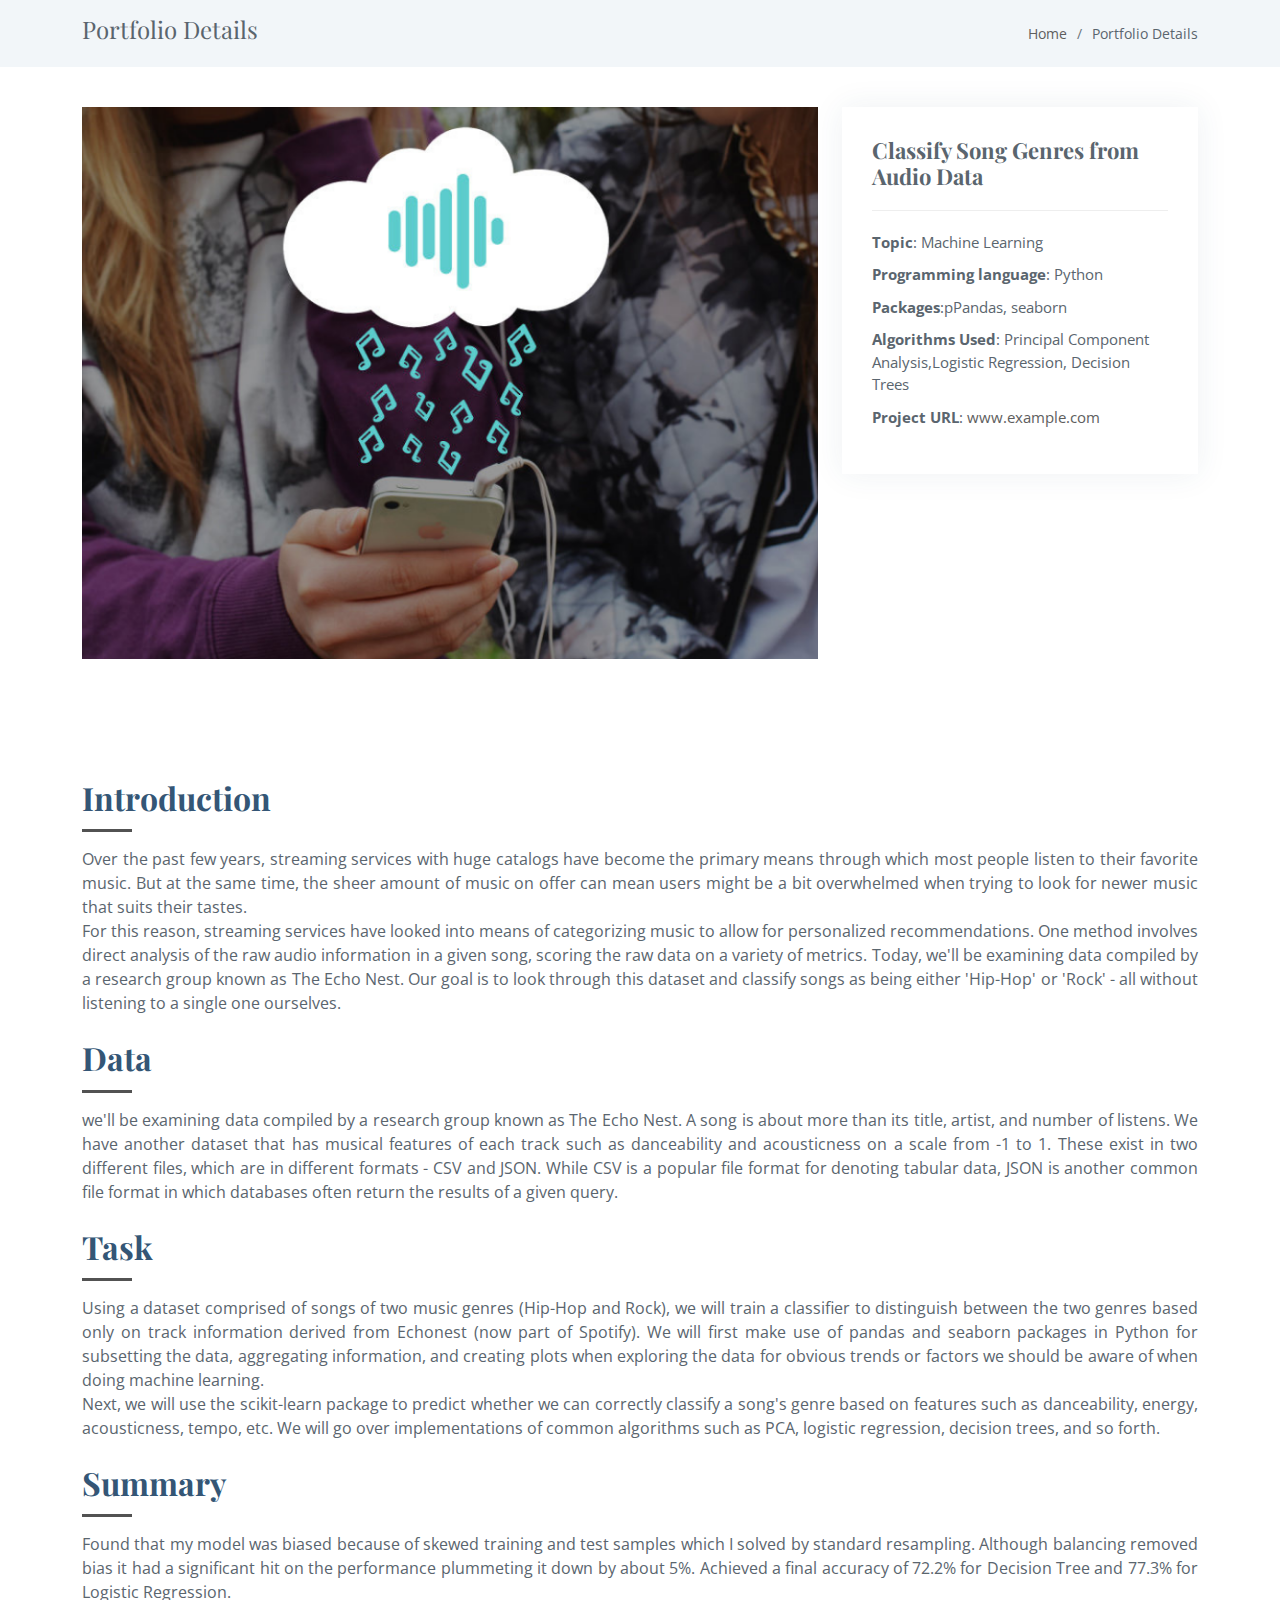
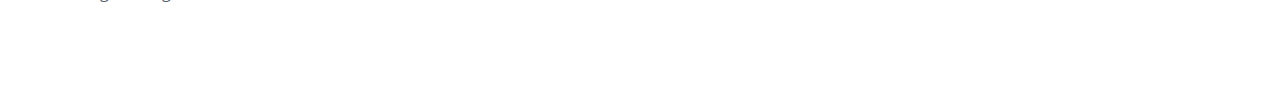
==== portfolio-details1.html @ 228b48f8 "first commit" ====
<!DOCTYPE html>
<html lang="en">
  <head>
    <meta charset="utf-8" />
    <meta content="width=device-width, initial-scale=1.0" name="viewport" />

    <title>Portfolio Details</title>
    <meta content="" name="description" />
    <meta content="" name="keywords" />

    <!-- Favicons -->
    <link href="assets/img/favicon.png" rel="icon" />
    <link href="assets/img/apple-touch-icon.png" rel="apple-touch-icon" />

    <!-- Google Fonts -->
    <link
      href="https://fonts.googleapis.com/css?family=Open+Sans:300,300i,400,400i,600,600i,700,700i|Poppins:300,300i,400,400i,500,500i,600,600i,700,700i|Playfair+Display:400,400i,500,500i,600,600i,700,700i&subset=cyrillic"
      rel="stylesheet"
    />

    <!-- Vendor CSS Files -->
    <link href="assets/vendor/bootstrap/css/bootstrap.min.css" rel="stylesheet" />
    <link href="assets/vendor/bootstrap-icons/bootstrap-icons.css" rel="stylesheet" />
    <link href="assets/vendor/boxicons/css/boxicons.min.css" rel="stylesheet" />
    <link href="assets/vendor/glightbox/css/glightbox.min.css" rel="stylesheet" />
    <link href="assets/vendor/swiper/swiper-bundle.min.css" rel="stylesheet" />

    <!-- Template Main CSS File -->
    <link href="assets/css/style.css" rel="stylesheet" />

    <!-- =======================================================
  * Template Name: Lonely - v4.7.0
  * Template URL: https://bootstrapmade.com/free-html-bootstrap-template-lonely/
  * Author: BootstrapMade.com
  * License: https://bootstrapmade.com/license/
  ======================================================== -->
  </head>

  <body>
    <main id="main">
      <!-- ======= Breadcrumbs Section ======= -->
      <section class="breadcrumbs">
        <div class="container">
          <div class="d-flex justify-content-between align-items-center">
            <h2>Portfolio Details</h2>
            <ol>
              <li><a href="index.html">Home</a></li>
              <li>Portfolio Details</li>
            </ol>
          </div>
        </div>
      </section>
      <!-- Breadcrumbs Section -->

      <!-- ======= Portfolio Details Section ======= -->
      <section id="portfolio-details" class="portfolio-details">
        <div class="container">
          <div class="row gy-4">
            <div class="col-lg-8">
              <div class="portfolio-details-slider swiper">
                <div class="swiper-wrapper align-items-center">
                    <img src="assets/img/portfolio/Classify Song Genres from Audio Data.png" alt="" />
                </div>
                <div class="swiper-pagination"></div>
              </div>
            </div>

            <div class="col-lg-4">
              <div class="portfolio-info">
                <h3>Classify Song Genres from Audio Data</h3>
                <ul>
                  <li><strong>Topic</strong>: Machine Learning</li>
                  <li><strong>Programming language</strong>: Python</li>
                  <li><strong>Packages</strong>:pPandas, seaborn</li>
                  <li><strong>Algorithms Used</strong>: Principal Component Analysis,Logistic Regression, Decision Trees</li>
                  <li><strong>Project URL</strong>: <a href="#">www.example.com</a></li>
                </ul>
              </div>
              <div class="portfolio-description">
              </div>
            </div>
          </div>
        </div>
      </section>
      <!-- End Portfolio Details Section -->
    </main>
    <!-- End #main -->

        <!-- ======= Resume Section ======= -->
        <section id="resume" class="resume section">
          <div class="container">
            
            <div class="section-title">
              <h2>Introduction</h2>
              <p> Over the past few years, streaming services with huge catalogs have become the primary means through which most people listen to their favorite music. But at the same time, the sheer amount of music on offer can mean users might be a bit overwhelmed when trying to look for newer music that suits their tastes.</p>
              <p>  For this reason, streaming services have looked into means of categorizing music to allow for personalized recommendations. One method involves direct analysis of the raw audio information in a given song, scoring the raw data on a variety of metrics. Today, we'll be examining data compiled by a research group known as The Echo Nest. Our goal is to look through this dataset and classify songs as being either 'Hip-Hop' or 'Rock' - all without listening to a single one ourselves.</p>
                <div class="section-subtitle mt-4">
                  <h2>Data</h2>
                  <p>we'll be examining data compiled by a research group known as The Echo Nest. A song is about more than its title, artist, and number of listens. We have another dataset that has musical features of each track such as danceability and acousticness on a scale from -1 to 1. These exist in two different files, which are in different formats - CSV and JSON. While CSV is a popular file format for denoting tabular data, JSON is another common file format in which databases often return the results of a given query.</p>
                </div>
                <div class="section-subtitle mt-4">
                  <h2>Task</h2>
                  <p>Using a dataset comprised of songs of two music genres (Hip-Hop and Rock), we will train a classifier to distinguish between the two genres based only on track information derived from Echonest (now part of Spotify). We will first make use of pandas and seaborn packages in Python for subsetting the data, aggregating information, and creating plots when exploring the data for obvious trends or factors we should be aware of when doing machine learning.</p>
                  <p>Next, we will use the scikit-learn package to predict whether we can correctly classify a song's genre based on features such as danceability, energy, acousticness, tempo, etc. We will go over implementations of common algorithms such as PCA, logistic regression, decision trees, and so forth.
                    </p>
                </div>
                <div class="section-subtitle mt-4">
                  <h2>Summary</h2>
                  <p>Found that my model was biased because of skewed training and test samples which I solved by standard resampling. Although balancing removed bias it had a significant hit on the performance plummeting it down by about 5%. Achieved a final accuracy of 72.2% for Decision Tree and 77.3% for Logistic Regression.</p>
                </div>
            </div>
            

    <a href="#" class="back-to-top d-flex align-items-center justify-content-center"><i class="bi bi-arrow-up-short"></i></a>

    <!-- Vendor JS Files -->
    <script src="assets/vendor/purecounter/purecounter.js"></script>
    <script src="assets/vendor/bootstrap/js/bootstrap.bundle.min.js"></script>
    <script src="assets/vendor/glightbox/js/glightbox.min.js"></script>
    <script src="assets/vendor/isotope-layout/isotope.pkgd.min.js"></script>
    <script src="assets/vendor/swiper/swiper-bundle.min.js"></script>
    <script src="assets/vendor/waypoints/noframework.waypoints.js"></script>
    <script src="assets/vendor/php-email-form/validate.js"></script>

    <!-- Template Main JS File -->
    <script src="assets/js/main.js"></script>
  </body>
</html>
---- assets/css/style.css ----
/**
* Template Name: Lonely - v4.7.0
* Template URL: https://bootstrapmade.com/free-html-bootstrap-template-lonely/
* Author: BootstrapMade.com
* License: https://bootstrapmade.com/license/
*/

/*--------------------------------------------------------------
# General
--------------------------------------------------------------*/
body {
  font-family: "Open Sans", sans-serif;
  color: #5a656e;
}

a {
  color: #5e5e5e;
  text-decoration: none;
}

a:hover {
  color: #5e5e5e;
  text-decoration: none;
}

h1,
h2,
h3,
h4,
h5,
h6 {
  font-family: "Playfair Display", serif;
}

/*--------------------------------------------------------------
# Back to top button
--------------------------------------------------------------*/
.back-to-top {
  position: fixed;
  visibility: hidden;
  opacity: 0;
  right: 15px;
  bottom: 15px;
  z-index: 9999;
  background: #5e5e5e;
  width: 40px;
  height: 40px;
  border-radius: 50px;
  transition: all 0.4s;
}
.back-to-top i {
  font-size: 24px;
  color: #fff;
  line-height: 0;
}
.back-to-top:hover {
  background: #5e5e5e;
  color: #fff;
}
.back-to-top.active {
  visibility: visible;
  opacity: 1;
}

/*--------------------------------------------------------------
# Header
--------------------------------------------------------------*/
#header {
  transition: all 0.5s;
  z-index: 997;
  transition: all 0.5s;
  height: 60px;
  background: #fff;
  box-shadow: 0px 0px 20px 0px rgba(0, 0, 0, 0.12);
}
#header .logo h1 {
  font-size: 26px;
  margin: 0;
  padding: 6px 0;
  line-height: 1;
  font-weight: 500;
  letter-spacing: 3px;
  text-transform: uppercase;
}
#header .logo h1 a,
#header .logo h1 a:hover {
  color: #2c4964;
  text-decoration: none;
}
#header .logo img {
  padding: 0;
  margin: 0;
  max-height: 40px;
}

.scrolled-offset {
  margin-top: 60px;
}

/*--------------------------------------------------------------
# Navigation Menu
--------------------------------------------------------------*/
/**
* Desktop Navigation 
*/
.navbar {
  padding: 0;
}
.navbar ul {
  margin: 0;
  padding: 0;
  display: flex;
  list-style: none;
  align-items: center;
}
.navbar li {
  position: relative;
}
.navbar a,
.navbar a:focus {
  display: flex;
  align-items: center;
  justify-content: space-between;
  padding: 10px 0 10px 30px;
  font-size: 14px;
  color: #2c4964;
  white-space: nowrap;
  transition: 0.3s;
}
.navbar a i,
.navbar a:focus i {
  font-size: 12px;
  line-height: 0;
  margin-left: 5px;
}
.navbar a:hover,
.navbar .active,
.navbar .active:focus,
.navbar li:hover > a {
  color: #5e5e5e;
}
.navbar .dropdown ul {
  display: block;
  position: absolute;
  left: 14px;
  top: 100%;
  margin: 0;
  padding: 10px 0;
  z-index: 99;
  opacity: 0;
  visibility: hidden;
  background: #fff;
  box-shadow: 0px 0px 30px rgba(127, 137, 161, 0.25);
  transition: 0.3s;
  border-radius: 4px;
}
.navbar .dropdown ul li {
  min-width: 200px;
}
.navbar .dropdown ul a {
  padding: 10px 20px;
  text-transform: none;
}
.navbar .dropdown ul a i {
  font-size: 12px;
}
.navbar .dropdown ul a:hover,
.navbar .dropdown ul .active:hover,
.navbar .dropdown ul li:hover > a {
  color: #5e5e5e;
}
.navbar .dropdown:hover > ul {
  opacity: 1;
  visibility: visible;
}
.navbar .dropdown .dropdown ul {
  top: 0;
  left: calc(100% - 30px);
  visibility: hidden;
}
.navbar .dropdown .dropdown:hover > ul {
  opacity: 1;
  top: 0;
  left: 100%;
  visibility: visible;
}
@media (max-width: 1366px) {
  .navbar .dropdown .dropdown ul {
    left: -90%;
  }
  .navbar .dropdown .dropdown:hover > ul {
    left: -100%;
  }
}

/**
* Mobile Navigation 
*/
.mobile-nav-toggle {
  color: #2c4964;
  font-size: 28px;
  cursor: pointer;
  display: none;
  line-height: 0;
  transition: 0.5s;
}
.mobile-nav-toggle.bi-x {
  color: #fff;
}

@media (max-width: 991px) {
  .mobile-nav-toggle {
    display: block;
  }

  .navbar ul {
    display: none;
  }
}
.navbar-mobile {
  position: fixed;
  overflow: hidden;
  top: 0;
  right: 0;
  left: 0;
  bottom: 0;
  background: rgba(13, 21, 29, 0.6);
  transition: 0.3s;
  z-index: 998;
}
.navbar-mobile .mobile-nav-toggle {
  position: absolute;
  top: 15px;
  right: 15px;
}
.navbar-mobile ul {
  display: block;
  position: absolute;
  top: 55px;
  right: 15px;
  bottom: 15px;
  left: 15px;
  padding: 10px 0;
  border-radius: 10px;
  background-color: #fff;
  overflow-y: auto;
  transition: 0.3s;
}
.navbar-mobile a,
.navbar-mobile a:focus {
  padding: 10px 20px;
  font-size: 15px;
  color: #2c4964;
}
.navbar-mobile a:hover,
.navbar-mobile .active,
.navbar-mobile li:hover > a {
  color: #5e5e5e;
}
.navbar-mobile .getstarted,
.navbar-mobile .getstarted:focus {
  margin: 15px;
}
.navbar-mobile .dropdown ul {
  position: static;
  display: none;
  margin: 10px 20px;
  padding: 10px 0;
  z-index: 99;
  opacity: 1;
  visibility: visible;
  background: #fff;
  box-shadow: 0px 0px 30px rgba(127, 137, 161, 0.25);
}
.navbar-mobile .dropdown ul li {
  min-width: 200px;
}
.navbar-mobile .dropdown ul a {
  padding: 10px 20px;
}
.navbar-mobile .dropdown ul a i {
  font-size: 12px;
}
.navbar-mobile .dropdown ul a:hover,
.navbar-mobile .dropdown ul .active:hover,
.navbar-mobile .dropdown ul li:hover > a {
  color: #5e5e5e;
}
.navbar-mobile .dropdown > .dropdown-active {
  display: block;
}

/*--------------------------------------------------------------
# Hero Section
--------------------------------------------------------------*/
#hero {
  width: 100%;
  height: 75vh;
  background: url("../img/head.png") top center;
  background-size: cover;
  padding: 0 15px;
}
#hero h1 {
  margin: 0 0 10px 0;
  font-size: 48px;
  font-weight: 700;
  line-height: 56px;
  color: #fff;
}
#hero h2 {
  color: #eee;
  margin-bottom: 10px;
  font-size: 24px;
  font-weight: 300;
  font-family: "Poppins", sans-serif;
}
#hero .btn-get-started {
  font-size: 64px;
  transition: 0.5s;
  color: #fff;
  height: 60px;
}
#hero .btn-get-started:hover {
  padding-top: 10px;
  color: #5e5e5e;
}
@media (min-width: 1024px) {
  #hero {
    background-attachment: fixed;
  }
}
@media (max-width: 768px) {
  #hero h1 {
    font-size: 28px;
    line-height: 36px;
  }
  #hero h2 {
    font-size: 18px;
    line-height: 24px;
    margin-bottom: 30px;
  }
}

/*--------------------------------------------------------------
# Sections General
--------------------------------------------------------------*/
section {
  padding: 60px 0;
}

.section-bg {
  background: linear-gradient(180deg, #f2f6f9 0%, #fff 100%);
}

.section-title {
  padding-bottom: 30px;
}
.section-title h2 {
  font-size: 32px;
  font-weight: bold;
  margin-bottom: 15px;
  padding-bottom: 15px;
  position: relative;
  color: #345676;
}
.section-title h2::after {
  content: "";
  position: absolute;
  display: block;
  width: 50px;
  height: 3px;
  background: #525252;
  bottom: 0;
  left: 0;
}
.section-title p {
  margin-bottom: 0;
  text-align: justify;
  text-justify: inter-word;
}

/*--------------------------------------------------------------
# Breadcrumbs
--------------------------------------------------------------*/
.breadcrumbs {
  padding: 15px 0;
  background-color: #f2f6f9;
  min-height: 40px;
}
.breadcrumbs h2 {
  font-size: 24px;
  font-weight: 300;
}
.breadcrumbs ol {
  display: flex;
  flex-wrap: wrap;
  list-style: none;
  padding: 0;
  margin: 0;
  font-size: 14px;
}
.breadcrumbs ol li + li {
  padding-left: 10px;
}
.breadcrumbs ol li + li::before {
  display: inline-block;
  padding-right: 10px;
  color: #6c757d;
  content: "/";
}
@media (max-width: 768px) {
  .breadcrumbs .d-flex {
    display: block !important;
  }
  .breadcrumbs ol {
    display: block;
  }
  .breadcrumbs ol li {
    display: inline-block;
  }
}

/*--------------------------------------------------------------
# About
--------------------------------------------------------------*/
.about .content {
  padding: 30px 0;
}
.about .content h3 {
  font-weight: 500;
  font-size: 34px;
  color: #2c4964;
}
.about .content p {
  margin-bottom: 0;
  text-align: justify;
  text-justify: inter-word;
}
.about .content .count-box {
  padding: 20px 0;
  width: 100%;
}
.about .content .count-box i {
  display: block;
  font-size: 36px;
  color: #ffffff;
  float: left;
  line-height: 0;
}
.about .content .count-box span {
  font-size: 36px;
  line-height: 20px;
  display: block;
  font-weight: 700;
  color: #2c4964;
  margin-left: 50px;
  font-family: "Playfair Display", serif;
}
.about .content .count-box p {
  padding: 15px 0 0 0;
  margin: 0 0 0 50px;
  font-family: "Playfair Display", serif;
  font-size: 14px;
  color: #437099;
}
.about .content .count-box a {
  font-weight: 600;
  display: block;
  margin-top: 20px;
  color: #437099;
  font-size: 15px;
  font-family: "Poppins", sans-serif;
  transition: ease-in-out 0.3s;
}
.about .content .count-box a:hover {
  color: #6b96be;
}
.about .image {
  background: url("../img/foto.png") center center no-repeat;
  background-size: cover;
  min-height: 400px;
}
@media (max-width: 991px) {
  .about .image {
    text-align: center;
  }
  .about .image img {
    max-width: 80%;
  }
}
@media (max-width: 667px) {
  .about .image img {
    max-width: 100%;
  }
}

/*--------------------------------------------------------------
# Skills
--------------------------------------------------------------*/
.skills .progress {
  height: 50px;
  display: block;
  background: none;
}
.skills .progress .skill {
  padding: 10px 0;
  margin: 0 0 6px 0;
  text-transform: uppercase;
  display: block;
  font-weight: 600;
  font-family: "Poppins", sans-serif;
  color: #2c4964;
}
.skills .progress .skill .val {
  float: right;
  font-style: normal;
}
.skills .progress-bar-wrap {
  background: #bebebe;
}
.skills .progress-bar {
  width: 1px;
  height: 10px;
  transition: 0.9s;
  background-color: #5e5e5e;
}

/*--------------------------------------------------------------
# Resume
--------------------------------------------------------------*/
.resume .resume-title {
  font-size: 26px;
  font-weight: 500;
  margin-top: 20px;
  margin-bottom: 20px;
  color: #4b7dab;
  font-family: "Poppins", sans-serif;
}
.resume .resume-item {
  padding: 0 0 20px 20px;
  margin-top: -2px;
  border-left: 2px solid #d43076;
  position: relative;
}
.resume .resume-item h4 {
  line-height: 18px;
  font-size: 18px;
  font-weight: 600;
  color: #2c4964;
  margin-bottom: 10px;
}
.resume .resume-item h5 {
  font-size: 16px;
  background: #e4ebf3;
  padding: 5px 15px;
  display: inline-block;
  font-weight: 400;
  margin-bottom: 10px;
  font-family: "Poppins", sans-serif;
}
.resume .resume-item ul {
  padding-left: 20px;
}
.resume .resume-item ul li {
  padding-bottom: 10px;
}
.resume .resume-item:last-child {
  padding-bottom: 0;
}
.resume .resume-item::before {
  content: "";
  position: absolute;
  width: 16px;
  height: 16px;
  border-radius: 50px;
  left: -9px;
  top: 0;
  background: #fff;
  border: 2px solid #d43076;
}

/*--------------------------------------------------------------
# Services
--------------------------------------------------------------*/
.services .icon-box {
  padding: 20px 15px;
  position: relative;
  overflow: hidden;
  background: #fff;
  box-shadow: 0 0 29px 0 rgba(68, 88, 144, 0.2);
  transition: all 0.3s ease-in-out;
  border-radius: 8px;
  text-align: center;
  z-index: 1;
}
.services .icon-box::before {
  content: "";
  position: absolute;
  top: 0;
  left: 0;
  right: 0;
  height: 0;
  transition: ease-in-out 0.3s;
  z-index: -1;
}
.services .icon-box:hover::before {
  background: #6e58e7;
  height: 100%;
  border-radius: 0px;
}
.services .icon {
  margin: 0 auto 30px auto;
  padding-top: 10px;
  display: inline-block;
  text-align: center;
  border-radius: 50%;
  width: 60px;
  height: 60px;
  background: #6e58e7;
  transition: all 0.3s ease-in-out;
}
.services .icon i {
  font-size: 36px;
  line-height: 1;
  color: #fff;
}
.services .title {
  font-weight: 700;
  margin-bottom: 15px;
  font-size: 18px;
}
.services .title a {
  color: #111;
}
.services .description {
  font-size: 15px;
  line-height: 24px;
  margin-bottom: 0;
}
.services .icon-box:hover .title a,
.services .icon-box:hover .description {
  color: #fff;
}
.services .icon-box:hover .icon {
  background: #fff;
}
.services .icon-box:hover .icon i {
  color: #6e58e7;
}
@media (max-width: 768px) {
  .services .icon-box::before {
    bottom: 60%;
  }
}

/*--------------------------------------------------------------
# Portfolio
--------------------------------------------------------------*/
.portfolio .portfolio-item {
  margin-bottom: 30px;
}
.portfolio #portfolio-flters {
  padding: 0;
  margin: 0 auto 35px auto;
  list-style: none;
  text-align: center;
  background: #fff;
  border-radius: 50px;
  padding: 2px 15px;
  box-shadow: 0px 2px 15px rgba(0, 0, 0, 0.08);
}
.portfolio #portfolio-flters li {
  cursor: pointer;
  display: inline-block;
  padding: 10px 15px 8px 15px;
  font-size: 14px;
  font-weight: 600;
  line-height: 1;
  text-transform: uppercase;
  color: #5a656e;
  margin-bottom: 5px;
  transition: all 0.3s ease-in-out;
}
.portfolio #portfolio-flters li:hover,
.portfolio #portfolio-flters li.filter-active {
  color: #6e58e7;
}
.portfolio #portfolio-flters li:last-child {
  margin-right: 0;
}
.portfolio .portfolio-wrap {
  transition: 0.3s;
  position: relative;
  overflow: hidden;
  z-index: 1;
}
.portfolio .portfolio-wrap::before {
  content: "";
  background: rgba(44, 73, 100, 0.6);
  position: absolute;
  left: 30px;
  right: 30px;
  top: 30px;
  bottom: 30px;
  transition: all ease-in-out 0.3s;
  z-index: 2;
  opacity: 0;
}
.portfolio .portfolio-wrap .portfolio-info {
  opacity: 0;
  position: absolute;
  top: 10%;
  left: 0;
  right: 0;
  text-align: center;
  z-index: 3;
  transition: all ease-in-out 0.3s;
}
.portfolio .portfolio-wrap .portfolio-info h4 {
  font-size: 20px;
  color: #fff;
  font-weight: 600;
}
.portfolio .portfolio-wrap .portfolio-info p {
  color: #ffffff;
  font-size: 14px;
  text-transform: uppercase;
}
.portfolio .portfolio-wrap .portfolio-links {
  opacity: 0;
  left: 0;
  right: 0;
  bottom: 10%;
  text-align: center;
  z-index: 3;
  position: absolute;
  transition: all ease-in-out 0.3s;
}
.portfolio .portfolio-wrap .portfolio-links a {
  color: #fff;
  margin: 0 2px;
  font-size: 28px;
  display: inline-block;
  transition: 0.3s;
}
.portfolio .portfolio-wrap .portfolio-links a:hover {
  color: #6e58e7;
}
.portfolio .portfolio-wrap:hover::before {
  top: 0;
  left: 0;
  right: 0;
  bottom: 0;
  opacity: 1;
}
.portfolio .portfolio-wrap:hover .portfolio-info {
  opacity: 1;
  top: calc(50% - 48px);
}
.portfolio .portfolio-wrap:hover .portfolio-links {
  opacity: 1;
  bottom: calc(50% - 50px);
}

/*--------------------------------------------------------------
# Portfolio Details
--------------------------------------------------------------*/
.portfolio-details {
  padding-top: 40px;
}
.portfolio-details .portfolio-details-slider img {
  width: 100%;
}
.portfolio-details .portfolio-details-slider .swiper-pagination {
  margin-top: 20px;
  position: relative;
}
.portfolio-details .portfolio-details-slider .swiper-pagination .swiper-pagination-bullet {
  width: 12px;
  height: 12px;
  background-color: #fff;
  opacity: 1;
  border: 1px solid #5a5a5a;
}
.portfolio-details .portfolio-details-slider .swiper-pagination .swiper-pagination-bullet-active {
  background-color: #2c4964;
}
.portfolio-details .portfolio-info {
  padding: 30px;
  box-shadow: 0px 0 30px rgba(44, 73, 100, 0.08);
}
.portfolio-details .portfolio-info h3 {
  font-size: 22px;
  font-weight: 700;
  margin-bottom: 20px;
  padding-bottom: 20px;
  border-bottom: 1px solid #eee;
}
.portfolio-details .portfolio-info ul {
  list-style: none;
  padding: 0;
  font-size: 15px;
}
.portfolio-details .portfolio-info ul li + li {
  margin-top: 10px;
}
.portfolio-details .portfolio-description {
  padding-top: 30px;
}
.portfolio-details .portfolio-description h2 {
  font-size: 26px;
  font-weight: 700;
  margin-bottom: 20px;
}
.portfolio-details .portfolio-description p {
  padding: 0;
}

/*--------------------------------------------------------------
# Testimonials
--------------------------------------------------------------*/
.testimonials .testimonials-carousel,
.testimonials .testimonials-slider {
  overflow: hidden;
}
.testimonials .testimonial-item {
  box-sizing: content-box;
  min-height: 320px;
}
.testimonials .testimonial-item .testimonial-img {
  width: 90px;
  border-radius: 50%;
  margin: -40px 0 0 40px;
  position: relative;
  z-index: 2;
  border: 6px solid #fff;
  box-shadow: 0px 5px 15px rgba(0, 0, 0, 0.1);
}
.testimonials .testimonial-item h3 {
  font-size: 18px;
  font-weight: bold;
  margin: 10px 0 5px 45px;
  color: #2c4964;
}
.testimonials .testimonial-item h4 {
  font-size: 14px;
  color: #6b96be;
  margin: 0 0 0 45px;
}
.testimonials .testimonial-item .quote-icon-left,
.testimonials .testimonial-item .quote-icon-right {
  color: #f7d9e6;
  font-size: 26px;
}
.testimonials .testimonial-item .quote-icon-left {
  display: inline-block;
  left: -5px;
  position: relative;
}
.testimonials .testimonial-item .quote-icon-right {
  display: inline-block;
  right: -5px;
  position: relative;
  top: 10px;
}
.testimonials .testimonial-item p {
  font-style: italic;
  margin: 0 15px 0 15px;
  padding: 20px 20px 60px 20px;
  background: #fff;

  position: relative;
  border-radius: 6px;
  position: relative;
  z-index: 1;
  box-shadow: 0px 2px 15px rgba(0, 0, 0, 0.1);
}
.testimonials .swiper-pagination {
  margin-top: 20px;
  position: relative;
}
.testimonials .swiper-pagination .swiper-pagination-bullet {
  width: 12px;
  height: 12px;
  background-color: #fff;
  opacity: 1;
  border: 1px solid #d43076;
}
.testimonials .swiper-pagination .swiper-pagination-bullet-active {
  background-color: #d43076;
}
@media (max-width: 767px) {
  .testimonials {
    margin: 30px 10px;
  }
}

/*--------------------------------------------------------------
# Contact
--------------------------------------------------------------*/
.contact .contact-about h3 {
  font-size: 36px;
  margin: 0 0 10px 0;
  padding: 0;
  line-height: 1;
  font-weight: 300;
  letter-spacing: 3px;
  text-transform: uppercase;
  color: #707070;
}
.contact .contact-about p {
  font-size: 14px;
  line-height: 24px;
  font-family: "Playfair Display", serif;
  color: #3c6387;
}
.contact .social-links {
  padding-bottom: 20px;
}
.contact .social-links a {
  font-size: 18px;
  display: inline-block;
  background: #fff;
  color: #d43076;
  line-height: 0;
  padding: 8px 0;
  margin-right: 4px;
  border-radius: 50%;
  text-align: center;
  width: 36px;
  height: 36px;
  transition: 0.3s;
  border: 1px solid #d43076;
}
.contact .social-links a:hover {
  background: #d43076;
  color: #fff;
}
.contact .info {
  color: #5a656e;
}
.contact .info i {
  font-size: 32px;
  color: #000000;
  line-height: 0;
  margin-right: 15px;
}
.contact .info p {
  font-size: 14px;
  margin: 0;
}
.contact .php-email-form .error-message {
  display: none;
  color: #fff;
  background: #ed3c0d;
  text-align: left;
  padding: 15px;
  font-weight: 600;
}
.contact .php-email-form .error-message br + br {
  margin-top: 25px;
}
.contact .php-email-form .sent-message {
  display: none;
  color: #fff;
  background: #18d26e;
  text-align: center;
  padding: 15px;
  font-weight: 600;
}
.contact .php-email-form .loading {
  display: none;
  background: #fff;
  text-align: center;
  padding: 15px;
}
.contact .php-email-form .loading:before {
  content: "";
  display: inline-block;
  border-radius: 50%;
  width: 24px;
  height: 24px;
  margin: 0 10px -6px 0;
  border: 3px solid #18d26e;
  border-top-color: #eee;
  -webkit-animation: animate-loading 1s linear infinite;
  animation: animate-loading 1s linear infinite;
}
.contact .php-email-form input,
.contact .php-email-form textarea {
  border-radius: 0;
  box-shadow: none;
  font-size: 14px;
}
.contact .php-email-form input:focus,
.contact .php-email-form textarea:focus {
  border-color: #d43076;
}
.contact .php-email-form button[type="submit"] {
  background: #d43076;
  border: 0;
  padding: 10px 24px;
  color: #fff;
  transition: 0.4s;
  border-radius: 50px;
}
.contact .php-email-form button[type="submit"]:hover {
  background: #dd5a92;
}
@-webkit-keyframes animate-loading {
  0% {
    transform: rotate(0deg);
  }
  100% {
    transform: rotate(360deg);
  }
}
@keyframes animate-loading {
  0% {
    transform: rotate(0deg);
  }
  100% {
    transform: rotate(360deg);
  }
}

/*--------------------------------------------------------------
# Footer
--------------------------------------------------------------*/
#footer {
  background: #fff;
  padding: 24px 0;
  font-size: 14px;
  box-shadow: 0px 0 20px 0 rgba(0, 0, 0, 0.12);
}
#footer .copyright {
  text-align: center;
}
#footer .credits {
  padding-top: 8px;
  text-align: center;
  font-size: 13px;
}
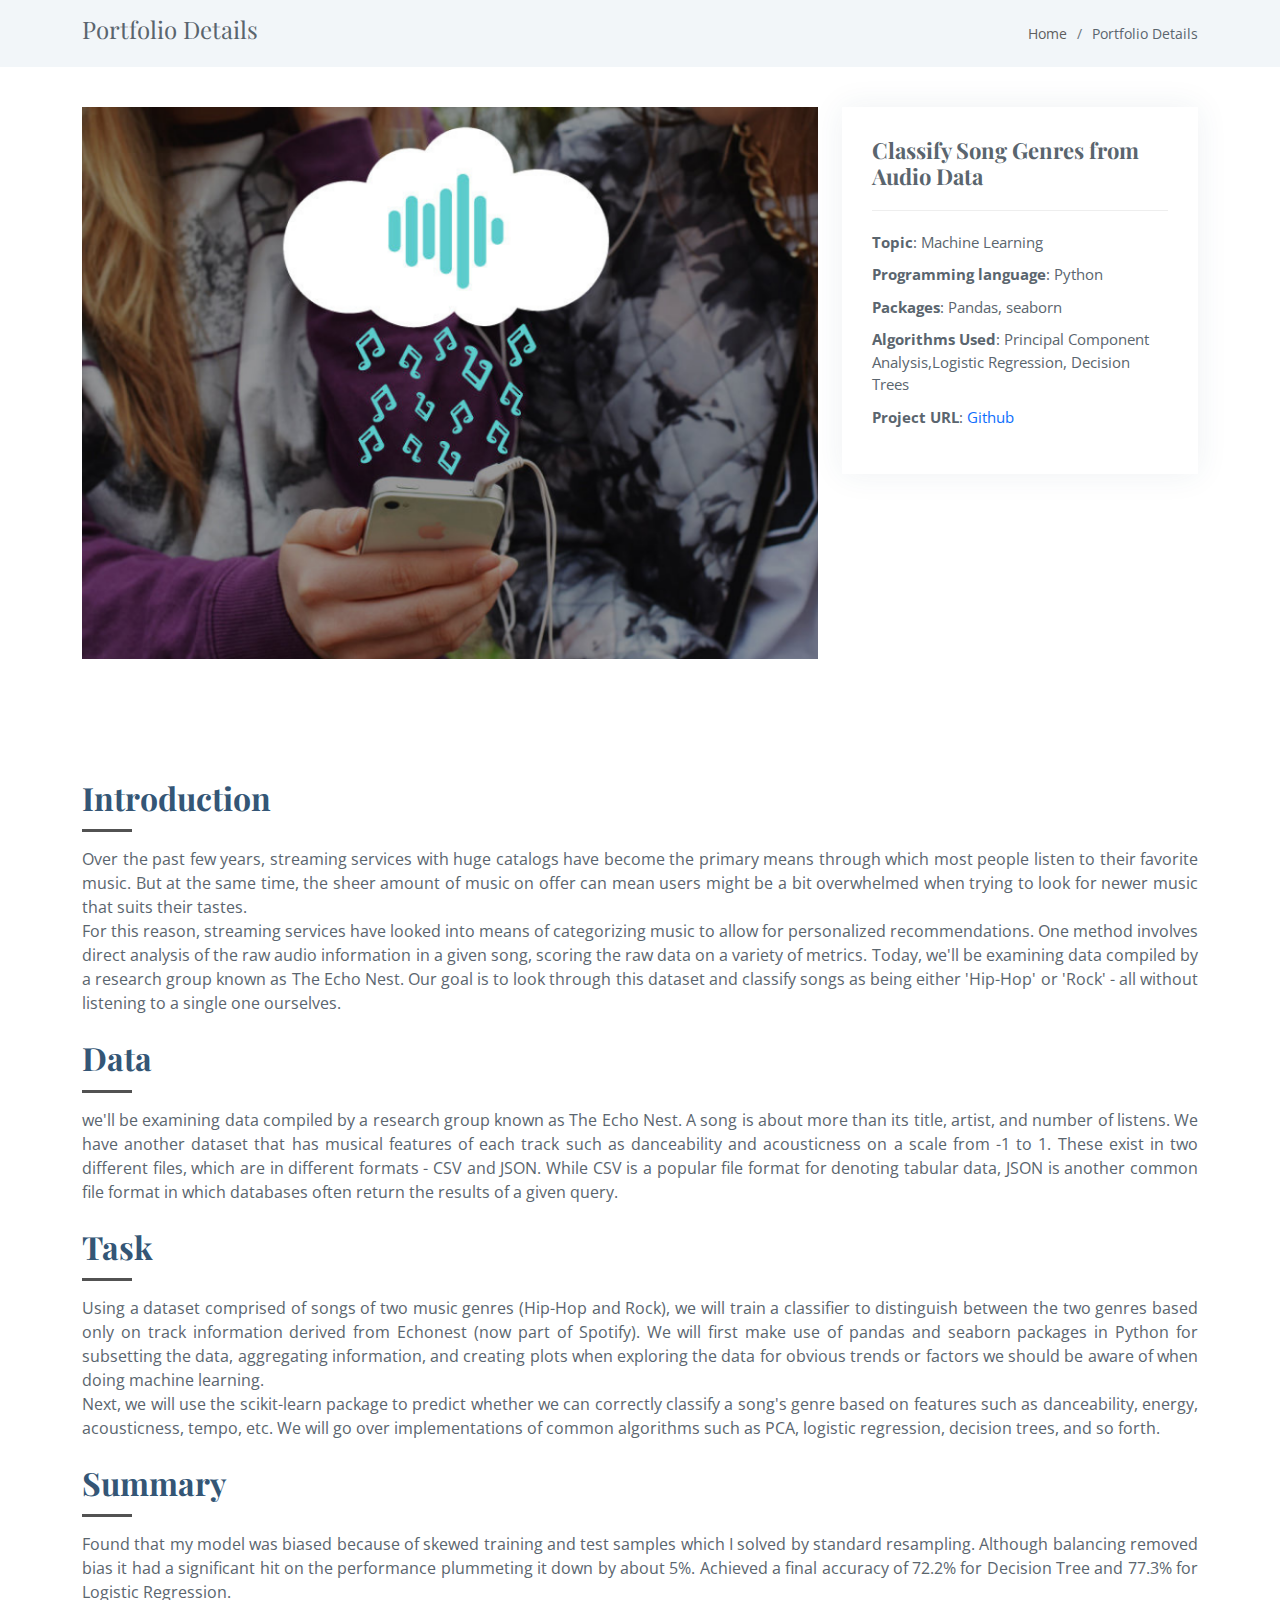
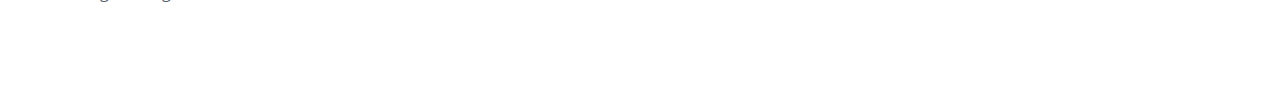
==== commit b82ac36e: "menambahkan link project" ====
--- a/portfolio-details1.html
+++ b/portfolio-details1.html
@@ -71,9 +71,9 @@
                 <ul>
                   <li><strong>Topic</strong>: Machine Learning</li>
                   <li><strong>Programming language</strong>: Python</li>
-                  <li><strong>Packages</strong>:pPandas, seaborn</li>
+                  <li><strong>Packages</strong>: Pandas, seaborn</li>
                   <li><strong>Algorithms Used</strong>: Principal Component Analysis,Logistic Regression, Decision Trees</li>
-                  <li><strong>Project URL</strong>: <a href="#">www.example.com</a></li>
+                  <li><strong>Project URL</strong>: <a href="https://github.com/aldoputradelfiero/ClassifySongGenresfromAudioData" class="link-primary"> Github</a></li>
                 </ul>
               </div>
               <div class="portfolio-description">
